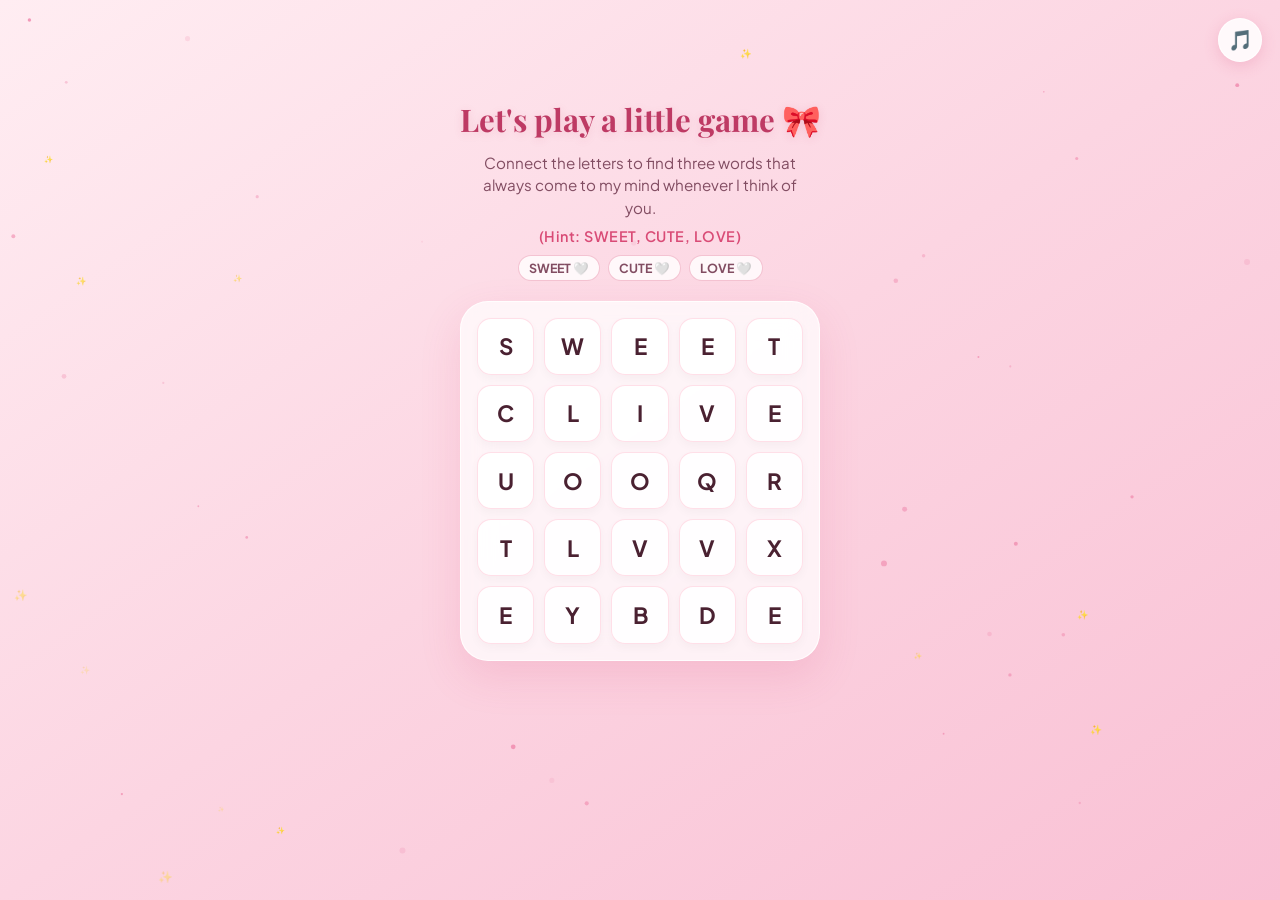
==== index.html @ deaec3dd "Add files via upload" ====
<!DOCTYPE html>
<html lang="en">
<head>
  <meta charset="UTF-8">
  <meta name="viewport" content="width=device-width, initial-scale=1.0, maximum-scale=1.0, user-scalable=no">
  <title>A Special Surprise For You 🎀</title>

  <!-- Google Fonts: Playfair Display & Plus Jakarta Sans -->
  <link rel="preconnect" href="https://fonts.googleapis.com">
  <link rel="preconnect" href="https://fonts.gstatic.com" crossorigin>
  <link href="https://fonts.googleapis.com/css2?family=Playfair+Display:ital,wght@0,600;0,700;1,500;1,600&family=Plus+Jakarta+Sans:wght@400;500;600;700&display=swap" rel="stylesheet">

  <link rel="stylesheet" href="style.css">
</head>
<body>

  <!-- Floating Sparkles & Stars Canvas -->
  <canvas id="ambient-canvas"></canvas>

  <!-- Romantic Ambient Music Toggle -->
  <button id="music-toggle" class="music-toggle" aria-label="Toggle Romantic Music" title="Play Romantic Music">
    🎵
  </button>

  <!-- Main Viewport Container -->
  <main class="app-container">

    <!-- ======================================================================
         SCREEN 1: WORD SEARCH GAME ("SWEET, CUTE, LOVE")
         ====================================================================== -->
    <section id="screen-game1" class="screen active">
      <div class="game-header">
        <h1 class="game-title">Let's play a little game 🎀</h1>
        <p class="game-subtitle">
          Connect the letters to find three words that always come to my mind whenever I think of you.
        </p>
        <p class="game-hint">(Hint: SWEET, CUTE, LOVE)</p>

        <!-- Status Badges -->
        <div id="word-badges" class="word-badges"></div>
      </div>

      <!-- 5x5 Word Grid -->
      <div class="word-grid-container">
        <div id="word-grid" class="word-grid"></div>
      </div>

      <!-- Completion Banner -->
      <div class="success-banner">
        <p id="game1-success-text" class="success-text">
          The stars align perfect. You may proceed. ✨
        </p>
      </div>

      <!-- Unlock Next Button -->
      <button id="game1-next-btn" class="romantic-btn">
        Reveal Next ✨
      </button>
    </section>


    <!-- ======================================================================
         SCREEN 2: THE CONFESSION LETTER
         ====================================================================== -->
    <section id="screen-confession" class="screen">
      <div class="confession-card-wrapper">
        <!-- Floating 3D Envelope Seal Badge -->
        <div class="letter-envelope-badge">💌</div>

        <div class="confession-card">
          <h2 class="game-title">My Confession 💌</h2>
          <div id="letter-body" class="letter-body">
            <!-- Dynamically populated from config.js -->
          </div>
        </div>

        <!-- Read On Button -->
        <button id="confession-next-btn" class="romantic-btn">
          Read On 🌸
        </button>
      </div>
    </section>


    <!-- ======================================================================
         SCREEN 3: EMOJI MATCHING MEMORY GAME
         ====================================================================== -->
    <section id="screen-game2" class="screen">
      <div class="game-header">
        <h1 class="game-title">A Little Challenge 🧩</h1>
        <p class="game-subtitle">
          Let's play one more quick game, <span id="recipient-name-game2" style="font-weight: 700; color: var(--primary-pink);">Onaa</span>! Match all the cute emojis to unlock the final surprise I have for you.
        </p>
        <div class="stats-bar">
          <span>Pairs Matched: <strong id="pairs-count" style="color: var(--primary-pink);">0 / 8</strong></span>
        </div>
      </div>

      <!-- 4x4 Memory Card Grid -->
      <div class="memory-grid-container">
        <div id="memory-grid" class="memory-grid"></div>
      </div>

      <!-- Completion Banner -->
      <div class="success-banner">
        <p id="game2-success-text" class="success-text">
          You matched all of them! You're amazing 💖
        </p>
      </div>

      <!-- Unlock Final Surprise Button -->
      <button id="game2-next-btn" class="romantic-btn">
        One Last Thing ✨
      </button>
    </section>


    <!-- ======================================================================
         SCREEN 4: FINAL SURPRISE PHOTO SCRAPBOOK & LOVE NOTE
         ====================================================================== -->
    <section id="screen-surprise" class="screen">
      <div class="scrapbook-container">
        <div class="game-header">
          <h1 class="game-title">Our Favorite Moments 📸</h1>
          <p class="game-subtitle">
            Every moment by your side is a memory I will cherish forever.
          </p>
        </div>

        <!-- Featured Romantic Video (Configurable in config.js) -->
        <div id="video-container" style="width: 100%;"></div>

        <!-- Polaroid Photo Gallery -->
        <div id="photo-gallery" class="photo-gallery">
          <!-- Populated from config.js -->
        </div>

        <!-- Final Love Note Card -->
        <div class="final-love-card">
          <p>
            "No matter where life takes us, my heart will always choose you. I love you so much! ❤️"
          </p>
          <button id="send-love-btn" class="romantic-btn visible">
            Send You A Thousand Hearts 💖
          </button>
        </div>

        <!-- Local Preview Helpers (For testing photos and videos easily) -->
        <div style="display: flex; gap: 8px; flex-wrap: wrap; justify-content: center; margin-top: 16px;">
          <label for="video-uploader" class="customizer-drawer-btn" title="Quick preview with your video">
            🎥 Choose Video (Preview)
          </label>
          <input type="file" id="video-uploader" accept="video/*" style="display: none;">

          <label for="photo-uploader" class="customizer-drawer-btn" title="Quick preview with your real photos">
            📷 Choose Photos (Preview)
          </label>
          <input type="file" id="photo-uploader" accept="image/*" multiple style="display: none;">
        </div>
      </div>
    </section>

  </main>

  <!-- Load Config & App Script -->
  <script src="config.js"></script>
  <script src="script.js"></script>
</body>
</html>
---- style.css ----
/* ==========================================================================
   💖 ROMANTIC SURPRISE WEBSITE - STYLESHEET
   Aesthetic: Soft Blush Pink, Dreamy Glow, Glassmorphism & Micro-animations
   ========================================================================== */

:root {
  --primary-pink: #d94b76;
  --primary-pink-dark: #b8345c;
  --primary-pink-light: #fce7ef;
  --accent-rose: #be3a64;
  --text-dark: #4a2131;
  --text-muted: #824d62;
  --bg-gradient-start: #ffedf2;
  --bg-gradient-mid: #fcd5e2;
  --bg-gradient-end: #f9c0d4;
  --glass-bg: rgba(255, 255, 255, 0.72);
  --glass-border: rgba(255, 255, 255, 0.85);
  --glass-shadow: 0 16px 40px rgba(217, 75, 118, 0.15);
  --tile-bg: rgba(255, 255, 255, 0.92);
  --tile-matched: #d94b76;
  --radius-lg: 28px;
  --radius-md: 18px;
  --radius-sm: 12px;
  --font-serif: 'Playfair Display', Georgia, serif;
  --font-sans: 'Plus Jakarta Sans', -apple-system, BlinkMacSystemFont, 'Segoe UI', Roboto, sans-serif;
}

* {
  box-sizing: border-box;
  margin: 0;
  padding: 0;
  -webkit-tap-highlight-color: transparent;
  user-select: none;
}

html, body {
  width: 100%;
  min-height: 100vh;
  font-family: var(--font-sans);
  color: var(--text-dark);
  background: linear-gradient(145deg, var(--bg-gradient-start), var(--bg-gradient-mid) 50%, var(--bg-gradient-end));
  background-attachment: fixed;
  overflow-x: hidden;
  position: relative;
}

/* Background floating sparkles & stars canvas */
#ambient-canvas {
  position: fixed;
  top: 0;
  left: 0;
  width: 100%;
  height: 100%;
  pointer-events: none;
  z-index: 1;
}

/* Floating Music Control */
.music-toggle {
  position: fixed;
  top: 18px;
  right: 18px;
  z-index: 100;
  background: rgba(255, 255, 255, 0.85);
  backdrop-filter: blur(10px);
  border: 1px solid var(--glass-border);
  border-radius: 50%;
  width: 44px;
  height: 44px;
  display: flex;
  align-items: center;
  justify-content: center;
  cursor: pointer;
  box-shadow: 0 4px 15px rgba(217, 75, 118, 0.2);
  font-size: 1.25rem;
  transition: transform 0.2s ease, box-shadow 0.2s ease;
}

.music-toggle:hover {
  transform: scale(1.08);
}

.music-toggle.playing {
  animation: pulseRotate 4s linear infinite;
}

@keyframes pulseRotate {
  0% { transform: rotate(0deg) scale(1); }
  50% { transform: rotate(180deg) scale(1.06); }
  100% { transform: rotate(360deg) scale(1); }
}

/* App Viewport Container (Mobile-first app frame) */
.app-container {
  position: relative;
  z-index: 10;
  max-width: 430px;
  min-height: 100vh;
  margin: 0 auto;
  padding: 24px 20px 48px;
  display: flex;
  flex-direction: column;
  justify-content: center;
  align-items: center;
}

/* Screen Transitions */
.screen {
  width: 100%;
  display: none;
  opacity: 0;
  transform: translateY(16px) scale(0.98);
  transition: opacity 0.45s cubic-bezier(0.16, 1, 0.3, 1), transform 0.45s cubic-bezier(0.16, 1, 0.3, 1);
}

.screen.active {
  display: flex;
  flex-direction: column;
  align-items: center;
  opacity: 1;
  transform: translateY(0) scale(1);
}

/* Common Header Styles */
.game-header {
  text-align: center;
  margin-bottom: 20px;
}

.game-title {
  font-family: var(--font-serif);
  font-size: 1.95rem;
  font-weight: 700;
  color: var(--accent-rose);
  text-shadow: 0 2px 10px rgba(190, 58, 100, 0.15);
  margin-bottom: 12px;
  display: flex;
  align-items: center;
  justify-content: center;
  gap: 8px;
}

.game-subtitle {
  font-size: 0.95rem;
  line-height: 1.45;
  color: var(--text-muted);
  max-width: 340px;
  margin: 0 auto 8px;
}

.game-hint {
  font-size: 0.9rem;
  font-weight: 600;
  color: var(--primary-pink);
  letter-spacing: 0.5px;
}

/* Checklist Badges for Found Words */
.word-badges {
  display: flex;
  justify-content: center;
  gap: 8px;
  margin-top: 10px;
  flex-wrap: wrap;
}

.word-badge {
  background: rgba(255, 255, 255, 0.8);
  border: 1px solid rgba(217, 75, 118, 0.3);
  padding: 4px 10px;
  border-radius: 20px;
  font-size: 0.78rem;
  font-weight: 700;
  color: var(--text-muted);
  transition: all 0.3s ease;
}

.word-badge.found {
  background: var(--primary-pink);
  color: #fff;
  border-color: var(--primary-pink-dark);
  box-shadow: 0 2px 8px rgba(217, 75, 118, 0.4);
  transform: scale(1.05);
}

/* ==========================================================================
   GAME 1: WORD SEARCH GRID (5x5)
   ========================================================================== */
.word-grid-container {
  background: var(--glass-bg);
  backdrop-filter: blur(16px);
  border: 1px solid var(--glass-border);
  box-shadow: var(--glass-shadow);
  border-radius: var(--radius-lg);
  padding: 16px;
  width: 100%;
  max-width: 360px;
  margin: 0 auto 16px;
  touch-action: none;
}

.word-grid {
  display: grid;
  grid-template-columns: repeat(5, 1fr);
  gap: 10px;
  width: 100%;
}

.tile {
  aspect-ratio: 1;
  background: var(--tile-bg);
  border: 1.5px solid rgba(255, 220, 230, 0.9);
  border-radius: 14px;
  display: flex;
  align-items: center;
  justify-content: center;
  font-size: 1.4rem;
  font-weight: 700;
  color: var(--text-dark);
  cursor: pointer;
  box-shadow: 0 4px 10px rgba(0, 0, 0, 0.03);
  transition: transform 0.18s cubic-bezier(0.34, 1.56, 0.64, 1), background-color 0.25s ease, box-shadow 0.25s ease, color 0.2s ease;
  user-select: none;
}

.tile:hover {
  transform: translateY(-2px);
  box-shadow: 0 6px 14px rgba(217, 75, 118, 0.18);
}

.tile:active {
  transform: scale(0.94);
}

.tile.selecting {
  background: #f8b4c8;
  color: #fff;
  border-color: #f29bb5;
  transform: scale(0.96);
}

.tile.matched {
  background: var(--tile-matched);
  color: #ffffff;
  border-color: #f7a4bf;
  box-shadow: 0 0 16px rgba(217, 75, 118, 0.55);
  animation: matchedBounce 0.4s cubic-bezier(0.34, 1.56, 0.64, 1);
}

@keyframes matchedBounce {
  0% { transform: scale(0.85); }
  50% { transform: scale(1.12); }
  100% { transform: scale(1); }
}

/* Success Message Banner */
.success-banner {
  text-align: center;
  margin-top: 8px;
  min-height: 28px;
}

.success-text {
  font-family: var(--font-serif);
  font-size: 1rem;
  font-style: italic;
  font-weight: 600;
  color: var(--accent-rose);
  opacity: 0;
  transform: translateY(6px);
  transition: all 0.4s ease;
}

.success-text.show {
  opacity: 1;
  transform: translateY(0);
}

/* Romantic Action Buttons */
.romantic-btn {
  background: linear-gradient(135deg, #e3537e, #b8345c);
  color: #ffffff;
  border: none;
  border-radius: 30px;
  padding: 14px 34px;
  font-family: var(--font-sans);
  font-size: 1.05rem;
  font-weight: 700;
  letter-spacing: 0.3px;
  cursor: pointer;
  box-shadow: 0 8px 24px rgba(217, 75, 118, 0.4);
  transition: all 0.3s cubic-bezier(0.16, 1, 0.3, 1);
  display: inline-flex;
  align-items: center;
  justify-content: center;
  gap: 8px;
  margin-top: 16px;
  opacity: 0;
  visibility: hidden;
  transform: translateY(10px) scale(0.95);
}

.romantic-btn.visible {
  opacity: 1;
  visibility: visible;
  transform: translateY(0) scale(1);
  animation: gentlePulse 2.5s infinite;
}

.romantic-btn:hover {
  transform: translateY(-2px) scale(1.03);
  box-shadow: 0 12px 28px rgba(217, 75, 118, 0.55);
}

.romantic-btn:active {
  transform: scale(0.96);
}

@keyframes gentlePulse {
  0%, 100% { box-shadow: 0 8px 24px rgba(217, 75, 118, 0.4); }
  50% { box-shadow: 0 10px 32px rgba(217, 75, 118, 0.7); }
}

/* ==========================================================================
   STEP 2: CONFESSION LETTER CARD
   ========================================================================== */
.confession-card-wrapper {
  width: 100%;
  max-width: 380px;
  display: flex;
  flex-direction: column;
  align-items: center;
}

.letter-envelope-badge {
  width: 60px;
  height: 48px;
  background: rgba(255, 255, 255, 0.9);
  backdrop-filter: blur(8px);
  border: 1.5px solid rgba(255, 255, 255, 0.95);
  border-radius: 12px;
  display: flex;
  align-items: center;
  justify-content: center;
  margin-bottom: -22px;
  position: relative;
  z-index: 20;
  box-shadow: 0 8px 20px rgba(217, 75, 118, 0.25);
  font-size: 1.6rem;
}

.confession-card {
  width: 100%;
  background: var(--glass-bg);
  backdrop-filter: blur(20px);
  border: 1.5px solid var(--glass-border);
  box-shadow: var(--glass-shadow);
  border-radius: var(--radius-lg);
  padding: 38px 22px 24px;
  position: relative;
  z-index: 10;
}

.confession-card .game-title {
  font-size: 1.8rem;
  margin-bottom: 20px;
}

.letter-body {
  max-height: 340px;
  overflow-y: auto;
  padding-right: 8px;
  display: flex;
  flex-direction: column;
  gap: 16px;
  line-height: 1.7;
  font-size: 1rem;
  color: #55273a;
  text-align: left;
}

/* Custom Scrollbar for letter */
.letter-body::-webkit-scrollbar {
  width: 6px;
}
.letter-body::-webkit-scrollbar-track {
  background: rgba(255, 255, 255, 0.3);
  border-radius: 10px;
}
.letter-body::-webkit-scrollbar-thumb {
  background: rgba(217, 75, 118, 0.45);
  border-radius: 10px;
}

/* ==========================================================================
   GAME 2: EMOJI MATCHING MEMORY GAME (4x4)
   ========================================================================== */
.memory-grid-container {
  background: var(--glass-bg);
  backdrop-filter: blur(16px);
  border: 1px solid var(--glass-border);
  box-shadow: var(--glass-shadow);
  border-radius: var(--radius-lg);
  padding: 16px;
  width: 100%;
  max-width: 360px;
  margin: 0 auto 16px;
  perspective: 1000px;
}

.memory-grid {
  display: grid;
  grid-template-columns: repeat(4, 1fr);
  gap: 10px;
  width: 100%;
}

.memory-card {
  aspect-ratio: 1;
  position: relative;
  cursor: pointer;
  transform-style: preserve-3d;
  transition: transform 0.4s cubic-bezier(0.175, 0.885, 0.32, 1.275);
}

.memory-card:active {
  transform: scale(0.94);
}

.memory-card.flipped {
  transform: rotateY(180deg);
}

.card-face {
  position: absolute;
  width: 100%;
  height: 100%;
  border-radius: 14px;
  backface-visibility: hidden;
  -webkit-backface-visibility: hidden;
  display: flex;
  align-items: center;
  justify-content: center;
  box-shadow: 0 4px 10px rgba(0, 0, 0, 0.04);
}

/* Card Back (hidden state) */
.card-back {
  background: var(--tile-bg);
  border: 1.5px solid rgba(255, 220, 230, 0.9);
  color: #e587a4;
  font-size: 1.3rem;
  transition: background 0.2s;
}

.memory-card:hover .card-back {
  background: #ffffff;
  border-color: #f7a4bf;
}

/* Card Front (revealed emoji) */
.card-front {
  background: #ffffff;
  border: 1.5px solid rgba(255, 200, 218, 0.9);
  font-size: 1.8rem;
  transform: rotateY(180deg);
}

/* When card is matched */
.memory-card.matched .card-front {
  background: var(--tile-matched);
  border-color: #f28bab;
  box-shadow: 0 0 16px rgba(217, 75, 118, 0.5);
  animation: matchedBounce 0.4s cubic-bezier(0.34, 1.56, 0.64, 1);
}

.stats-bar {
  display: flex;
  justify-content: center;
  gap: 16px;
  font-size: 0.88rem;
  font-weight: 600;
  color: var(--text-muted);
  margin-bottom: 8px;
}

/* ==========================================================================
   STEP 4: FINAL SURPRISE PHOTO SCRAPBOOK
   ========================================================================== */
.scrapbook-container {
  width: 100%;
  max-width: 400px;
  display: flex;
  flex-direction: column;
  align-items: center;
  gap: 22px;
}

.photo-gallery {
  display: flex;
  flex-direction: column;
  gap: 24px;
  width: 100%;
  padding: 10px 0;
}

/* Romantic Video Player Card */
.video-card {
  width: 100%;
  background: #ffffff;
  padding: 14px 14px 20px;
  border-radius: var(--radius-md);
  box-shadow: 0 14px 34px rgba(184, 52, 92, 0.18);
  position: relative;
  margin-bottom: 24px;
  transition: transform 0.3s ease, box-shadow 0.3s ease;
}

.video-card:hover {
  transform: translateY(-2px);
  box-shadow: 0 18px 40px rgba(184, 52, 92, 0.26);
}

.video-card::before {
  content: '';
  position: absolute;
  top: -10px;
  left: 50%;
  transform: translateX(-50%);
  width: 70px;
  height: 20px;
  background: rgba(255, 185, 208, 0.75);
  box-shadow: 0 2px 4px rgba(0,0,0,0.06);
  border-left: 2px dashed rgba(255, 255, 255, 0.6);
  border-right: 2px dashed rgba(255, 255, 255, 0.6);
  backdrop-filter: blur(2px);
  z-index: 5;
}

.video-wrapper {
  width: 100%;
  border-radius: 12px;
  overflow: hidden;
  background: #000000;
  box-shadow: inset 0 0 10px rgba(0,0,0,0.2);
  display: flex;
  align-items: center;
  justify-content: center;
  position: relative;
}

.video-wrapper video {
  width: 100%;
  max-height: 480px;
  object-fit: contain;
  display: block;
  border-radius: 12px;
}

.video-wrapper iframe {
  width: 100%;
  aspect-ratio: 16/9;
  border: none;
  border-radius: 12px;
  display: block;
}

.video-caption {
  font-family: var(--font-serif);
  font-style: italic;
  font-size: 1.05rem;
  color: #4b2333;
  margin-top: 14px;
  text-align: center;
}

/* Polaroid Card Style */
.polaroid {
  background: #ffffff;
  padding: 12px 12px 18px;
  border-radius: 8px;
  box-shadow: 0 12px 30px rgba(184, 52, 92, 0.16);
  position: relative;
  transition: transform 0.3s ease, box-shadow 0.3s ease;
  cursor: pointer;
}

.polaroid:hover {
  transform: scale(1.03) rotate(0deg) !important;
  box-shadow: 0 16px 36px rgba(184, 52, 92, 0.26);
  z-index: 5;
}

/* Cute washi tape sticker at top of polaroid */
.polaroid::before {
  content: '';
  position: absolute;
  top: -10px;
  left: 50%;
  transform: translateX(-50%);
  width: 60px;
  height: 18px;
  background: rgba(255, 200, 218, 0.7);
  box-shadow: 0 2px 4px rgba(0,0,0,0.06);
  border-left: 2px dashed rgba(255, 255, 255, 0.6);
  border-right: 2px dashed rgba(255, 255, 255, 0.6);
  backdrop-filter: blur(2px);
}

.polaroid-img-wrapper {
  width: 100%;
  aspect-ratio: 4/3;
  overflow: hidden;
  border-radius: 4px;
  background: #f7d7e3;
  display: flex;
  align-items: center;
  justify-content: center;
}

.polaroid-img-wrapper img {
  width: 100%;
  height: 100%;
  object-fit: cover;
  transition: transform 0.5s ease;
}

.polaroid:hover img {
  transform: scale(1.05);
}

.polaroid-caption {
  font-family: var(--font-serif);
  font-style: italic;
  font-size: 1rem;
  color: #4b2333;
  margin-top: 12px;
  text-align: center;
}

/* Final Message Card */
.final-love-card {
  background: var(--glass-bg);
  backdrop-filter: blur(16px);
  border: 1.5px solid var(--glass-border);
  box-shadow: var(--glass-shadow);
  border-radius: var(--radius-lg);
  padding: 24px;
  text-align: center;
  width: 100%;
  margin-top: 10px;
}

.final-love-card p {
  font-family: var(--font-serif);
  font-size: 1.15rem;
  font-style: italic;
  line-height: 1.6;
  color: var(--accent-rose);
  margin-bottom: 16px;
}

/* Quick photo upload button helper (for the boyfriend to easily test/swap photos) */
.customizer-drawer-btn {
  margin-top: 20px;
  background: transparent;
  border: 1px dashed rgba(217, 75, 118, 0.4);
  color: var(--text-muted);
  font-size: 0.8rem;
  padding: 6px 14px;
  border-radius: 20px;
  cursor: pointer;
  transition: all 0.2s;
}

.customizer-drawer-btn:hover {
  background: rgba(255, 255, 255, 0.6);
  color: var(--primary-pink);
  border-color: var(--primary-pink);
}

/* Interactive Floating Hearts Explosion */
.floating-heart {
  position: fixed;
  pointer-events: none;
  z-index: 999;
  font-size: 1.5rem;
  animation: floatUp 2s cubic-bezier(0.2, 0.8, 0.2, 1) forwards;
}

@keyframes floatUp {
  0% {
    opacity: 1;
    transform: translateY(0) scale(0.6) rotate(0deg);
  }
  100% {
    opacity: 0;
    transform: translateY(-220px) scale(1.4) rotate(25deg);
  }
}

/* Responsive adjustments */
@media (max-width: 380px) {
  .game-title {
    font-size: 1.65rem;
  }
  .tile {
    font-size: 1.2rem;
  }
  .card-front {
    font-size: 1.5rem;
  }
}
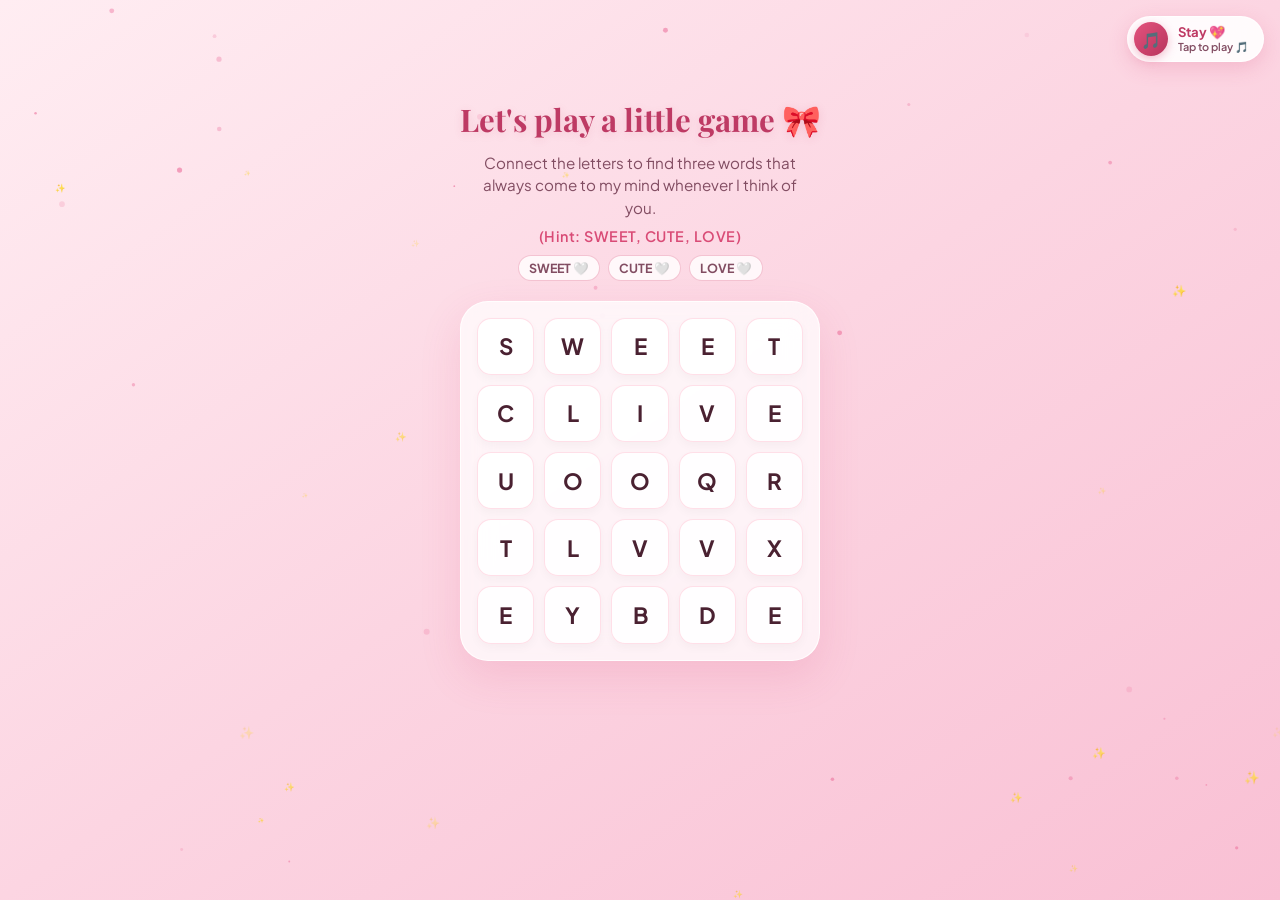
==== commit 41b5a7b2: "Add files via upload" ====
--- a/index.html
+++ b/index.html
@@ -17,10 +17,17 @@
   <!-- Floating Sparkles & Stars Canvas -->
   <canvas id="ambient-canvas"></canvas>
 
-  <!-- Romantic Ambient Music Toggle -->
-  <button id="music-toggle" class="music-toggle" aria-label="Toggle Romantic Music" title="Play Romantic Music">
-    🎵
-  </button>
+  <!-- Hidden Native Audio Element (High Mobile Compatibility) -->
+  <audio id="bg-audio" loop preload="auto" playsinline></audio>
+
+  <!-- Romantic Music Player Banner -->
+  <div id="music-banner" class="music-banner" title="Click to play / pause music">
+    <div id="music-toggle" class="music-toggle">🎵</div>
+    <div class="music-info">
+      <span class="music-title">Stay 💖</span>
+      <span id="music-status" class="music-sub">Tap to play 🎵</span>
+    </div>
+  </div>
 
   <!-- Main Viewport Container -->
   <main class="app-container">
@@ -162,8 +169,8 @@
 
   </main>
 
-  <!-- Load Config & App Script -->
-  <script src="config.js"></script>
-  <script src="script.js"></script>
+  <!-- Load Config & App Script (with cache buster) -->
+  <script src="config.js?v=3"></script>
+  <script src="script.js?v=3"></script>
 </body>
 </html>
--- a/style.css
+++ b/style.css
@@ -55,38 +55,72 @@
   z-index: 1;
 }
 
-/* Floating Music Control */
+/* Floating Music Control Banner */
+.music-banner {
+  position: fixed;
+  top: 16px;
+  right: 16px;
+  z-index: 100;
+  display: flex;
+  align-items: center;
+  gap: 10px;
+  background: rgba(255, 255, 255, 0.9);
+  backdrop-filter: blur(14px);
+  border: 1px solid var(--glass-border);
+  padding: 5px 14px 5px 6px;
+  border-radius: 30px;
+  box-shadow: 0 6px 20px rgba(217, 75, 118, 0.2);
+  cursor: pointer;
+  transition: transform 0.2s ease, box-shadow 0.2s ease;
+  user-select: none;
+}
+
+.music-banner:hover {
+  transform: scale(1.04);
+  box-shadow: 0 8px 24px rgba(217, 75, 118, 0.3);
+}
+
 .music-toggle {
-  position: fixed;
-  top: 18px;
-  right: 18px;
-  z-index: 100;
-  background: rgba(255, 255, 255, 0.85);
-  backdrop-filter: blur(10px);
-  border: 1px solid var(--glass-border);
+  background: linear-gradient(135deg, #e3537e, #b8345c);
+  color: #ffffff;
+  border: none;
   border-radius: 50%;
-  width: 44px;
-  height: 44px;
-  display: flex;
-  align-items: center;
-  justify-content: center;
-  cursor: pointer;
-  box-shadow: 0 4px 15px rgba(217, 75, 118, 0.2);
-  font-size: 1.25rem;
-  transition: transform 0.2s ease, box-shadow 0.2s ease;
-}
-
-.music-toggle:hover {
-  transform: scale(1.08);
-}
-
-.music-toggle.playing {
+  width: 34px;
+  height: 34px;
+  display: flex;
+  align-items: center;
+  justify-content: center;
+  font-size: 1rem;
+  box-shadow: 0 3px 10px rgba(217, 75, 118, 0.35);
+  pointer-events: none;
+}
+
+.music-banner.playing .music-toggle {
   animation: pulseRotate 4s linear infinite;
+}
+
+.music-info {
+  display: flex;
+  flex-direction: column;
+  text-align: left;
+}
+
+.music-title {
+  font-size: 0.82rem;
+  font-weight: 700;
+  color: var(--accent-rose);
+  line-height: 1.2;
+}
+
+.music-sub {
+  font-size: 0.68rem;
+  color: var(--text-muted);
+  font-weight: 600;
 }
 
 @keyframes pulseRotate {
   0% { transform: rotate(0deg) scale(1); }
-  50% { transform: rotate(180deg) scale(1.06); }
+  50% { transform: rotate(180deg) scale(1.08); }
   100% { transform: rotate(360deg) scale(1); }
 }
 
@@ -577,8 +611,8 @@
 /* Polaroid Card Style */
 .polaroid {
   background: #ffffff;
-  padding: 12px 12px 18px;
-  border-radius: 8px;
+  padding: 12px 12px 12px;
+  border-radius: 10px;
   box-shadow: 0 12px 30px rgba(184, 52, 92, 0.16);
   position: relative;
   transition: transform 0.3s ease, box-shadow 0.3s ease;
